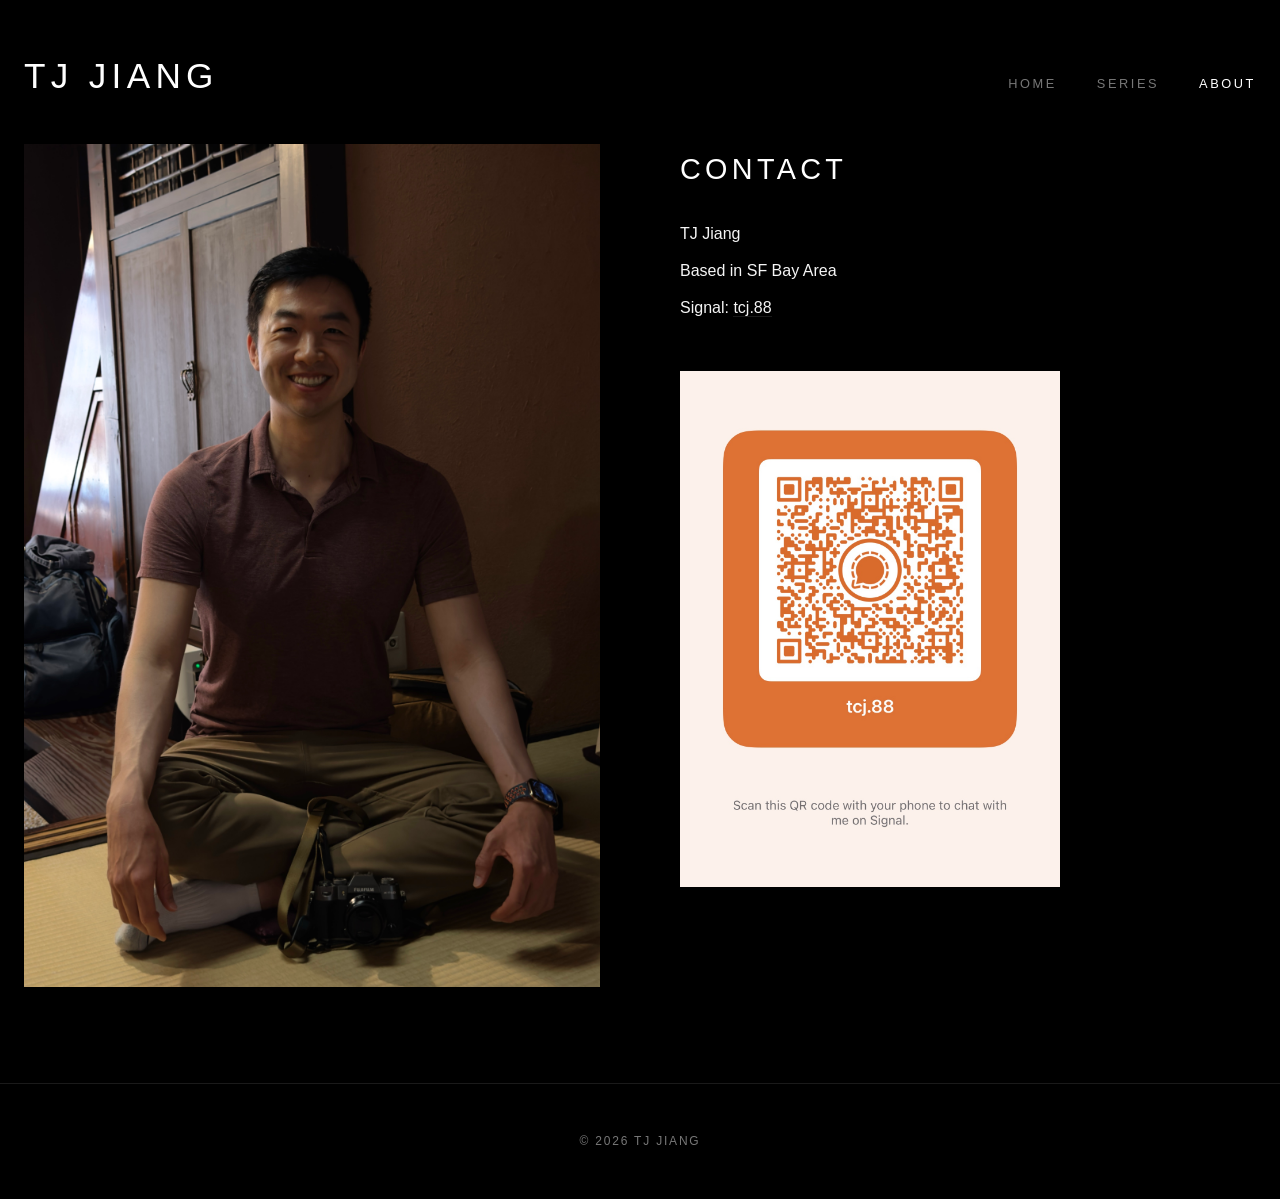
==== about.html @ b42e3b2a "commit site" ====
<!DOCTYPE html>
<html lang="en">
<head>
    <meta charset="UTF-8">
    <meta name="viewport" content="width=device-width, initial-scale=1.0">
    <title>About &mdash; TJ Jiang</title>
    <link rel="stylesheet" href="style.css?v=2.0">
</head>
<body>

    <!-- Header Section -->
    <header class="site-header">
        <h1 class="site-title"><a href="index.html">TJ Jiang</a></h1>
        <nav class="site-nav">
            <ul>
                <li><a href="index.html">Home</a></li>
                <li><a href="series.html">Series</a></li>
                <li><a href="about.html" class="active">About</a></li>
            </ul>
        </nav>
    </header>

    <!-- Main Content (About & Contact) -->
    <main class="gallery-container">
        <section class="about-grid">
            
            <!-- Left Column: Portrait Photo -->
            <div class="about-image">
                <img src="contact/2FCD2700-D734-49EA-9866-22B1E4F17331.jpg" alt="TJ Jiang Portrait">
            </div>

            <!-- Right Column: Contact Details & Signal QR -->
            <div class="about-content">
                <div class="contact-info">
                    <h2>Contact</h2>
                    <p>TJ Jiang</p>
                    <p>Based in SF Bay Area</p>
                    <p>Signal: <a href="https://signal.me/#p/tcj.88" target="_blank" rel="noopener noreferrer">tcj.88</a></p>
                </div>

                <!-- Signal QR Code Card -->
                <div class="signal-qr">
                    <img src="contact/tj_signal.jpg" alt="Signal QR Code tcj.88">
                </div>
            </div>

        </section>
    </main>

    <!-- Footer Section -->
    <footer class="site-footer">
        <p>&copy; 2026 TJ Jiang</p>
    </footer>

</body>
</html>
---- style.css ----
/* CSS Reset & Variable Declarations */
:root {
    --bg-color: #000000;              /* Pitch black background */
    --text-color: #f5f5f5;            /* Crisp off-white */
    --text-muted: #777777;            /* Medium gray for subtle secondary text */
    --accent-color: #ffffff;          /* Pure white for title & hover accent */
    --border-color: #1a1a1a;          /* Dark gray border for separators */
    --font-stack: -apple-system, BlinkMacSystemFont, "Segoe UI", Roboto, Helvetica, Arial, sans-serif;
    --max-width: 1400px;              /* Slightly wider content width to give masonry space */
    --spacing-sm: 0.5rem;
    --spacing-md: 1.5rem;
    --spacing-lg: 3rem;
}

* {
    box-sizing: border-box;
    margin: 0;
    padding: 0;
}

body {
    background-color: var(--bg-color);
    color: var(--text-color);
    font-family: var(--font-stack);
    line-height: 1.6;
    -webkit-font-smoothing: antialiased;
    -moz-osx-font-smoothing: grayscale;
}

/* Header Section (Flex Row on Desktop for Horizontal Side-by-Side Alignment) */
.site-header {
    max-width: var(--max-width);
    margin: 0 auto;
    padding: var(--spacing-lg) var(--spacing-md) var(--spacing-md);
    display: flex;
    justify-content: space-between;   /* Title on left, Nav links on right */
    align-items: baseline;            /* Aligns bases of letters perfectly on the same plane */
}

.site-title {
    font-size: 2.2rem;
    font-weight: 300;
    letter-spacing: 0.15em;           /* Elegant extra-spaced lettering */
    text-transform: uppercase;
}

.site-title a {
    color: var(--accent-color);
    text-decoration: none;
    transition: opacity 0.3s ease;
}

.site-title a:hover {
    opacity: 0.7;
}

/* Navigation Menu */
.site-nav {
    margin-top: 0;
    padding-bottom: 0;
}

.site-nav ul {
    list-style: none;
    display: flex;
    justify-content: flex-end;        /* Right aligned on the same plane */
    gap: 2.5rem;                      /* Clean spacing between tabs */
}

.site-nav a {
    color: var(--text-muted);
    text-decoration: none;
    font-size: 0.8rem;
    text-transform: uppercase;
    letter-spacing: 0.2em;
    transition: color 0.3s ease;
}

.site-nav a:hover,
.site-nav a.active {
    color: var(--accent-color);
}

/* Main Content & Gallery Grid (Modern CSS Grid + Flex Columns Masonry) */
.gallery-container {
    max-width: var(--max-width);
    margin: 0 auto;
    padding: 0 var(--spacing-md) var(--spacing-lg);
}

/* 
   By using a standard CSS Grid container with align-items: start,
   the browser is mathematically forced to align the top edge of all three
   column containers perfectly flat at the exact same horizontal coordinate.
   This is immune to browser-specific multi-column bugs, baseline alignment, or margin-collapsing.
*/
.gallery-grid {
    display: grid;
    grid-template-columns: repeat(3, 1fr); /* 3 equal-width columns */
    column-gap: 0.5rem;                    /* Exact horizontal spacing between columns */
    align-items: start;                    /* Crucial: guarantees the top of all 3 columns align 100% flush! */
    width: 100%;
}

/* Each column is a vertical Flexbox stack for individual photos */
.gallery-column {
    display: flex;
    flex-direction: column;
    gap: 0.5rem;                           /* Exact vertical spacing between photos */
    width: 100%;
}

/* Gallery Item Styling */
.gallery-item {
    display: block;
    width: 100%;
    margin: 0;
    padding: 0;
}

.image-wrapper {
    position: relative;
    width: 100%;
    overflow: hidden;
    background-color: #0c0c0c;       /* Ultra dark backup color for image loading */
    border-radius: 0;                /* Clean hard edges for high-end editorial feel */
    box-shadow: 0 4px 30px rgba(0, 0, 0, 0.8);
}

.gallery-item img {
    width: 100%;
    height: auto;                     /* Natural vertical height (no cropping!) */
    display: block;
    cursor: pointer;
    transition: transform 0.8s cubic-bezier(0.16, 1, 0.3, 1);
}

/* Elegant image zoom on hover */
.gallery-item:hover img {
    transform: scale(1.03);
}

/* About Page Specific Styles */
.about-grid {
    display: grid;
    grid-template-columns: 1fr 1fr;  /* Two equal columns on desktop */
    gap: 5rem;                       /* Generous spacing between image and content */
    align-items: start;
    margin-top: 1rem;
}

.about-image {
    width: 100%;
    overflow: hidden;
    background-color: #0c0c0c;
    box-shadow: 0 4px 30px rgba(0, 0, 0, 0.8);
}

.about-image img {
    width: 100%;
    height: auto;
    display: block;
}

.about-content {
    display: flex;
    flex-direction: column;
    gap: 2.5rem;
}

.contact-info {
    font-size: 1rem;
    line-height: 1.8;
}

.contact-info h2 {
    font-size: 1.8rem;
    font-weight: 300;
    letter-spacing: 0.15em;
    text-transform: uppercase;
    margin-bottom: 1.5rem;
    color: var(--accent-color);
}

.contact-info p {
    color: var(--text-color);
    margin-bottom: 0.5rem;
}

.contact-info a {
    color: var(--text-color);
    text-decoration: none;
    border-bottom: 1px solid var(--border-color);
    transition: color 0.3s ease, border-color 0.3s ease;
}

.contact-info a:hover {
    color: var(--accent-color);
    border-color: var(--accent-color);
}

/* Signal QR Code Card Frame Styles */
.signal-qr {
    width: 100%;
    max-width: 380px;                /* Sized beautifully for a premium look */
    overflow: hidden;
    background-color: #0c0c0c;
    box-shadow: 0 4px 30px rgba(0, 0, 0, 0.8);
    border-radius: 0;                /* Hard clean edges matching the portfolio aesthetic */
}

.signal-qr img {
    width: 100%;
    height: auto;
    display: block;
}

/* --- Series Grid Layout --- */
.series-grid {
    display: grid;
    grid-template-columns: repeat(3, 1fr); /* Clean 3 column layout */
    gap: 1.5rem;                           /* Editorial spacious gap */
    width: 100%;
}

.series-item {
    cursor: pointer;
    display: block;
    width: 100%;
}

.series-cover {
    position: relative;
    width: 100%;
    aspect-ratio: 3 / 2;                  /* Consistent cover image proportions */
    overflow: hidden;
    background-color: #0c0c0c;
    box-shadow: 0 4px 30px rgba(0, 0, 0, 0.8);
}

.series-cover img {
    width: 100%;
    height: 100%;
    object-fit: cover;
    display: block;
    transition: transform 0.8s cubic-bezier(0.16, 1, 0.3, 1);
}

.series-item:hover .series-cover img {
    transform: scale(1.04);
}

/* Subtle editorial caption under each cover image */
.series-title-overlay {
    margin-top: 0.75rem;
    text-align: left;
}

.series-title-overlay h3 {
    font-size: 0.9rem;
    font-weight: 400;
    letter-spacing: 0.15em;
    text-transform: uppercase;
    color: var(--text-color);
    transition: color 0.3s ease;
}

.series-item:hover .series-title-overlay h3 {
    color: var(--accent-color);
}

/* Non-interactive grid placeholders to preserve the 3-column top-left structure */
.series-placeholder {
    width: 100%;
}

/* --- Horizontal Slideshow Lightbox Overlay --- */
.slideshow-lightbox {
    position: fixed;
    top: 0;
    left: 0;
    width: 100%;
    height: 100%;
    background-color: #000000;         /* Deep pure dark */
    z-index: 2000;
    display: flex;
    flex-direction: column;
    align-items: center;
    justify-content: center;
    opacity: 0;
    pointer-events: none;
    transition: opacity 0.4s cubic-bezier(0.16, 1, 0.3, 1);
}

.slideshow-lightbox.active {
    opacity: 1;
    pointer-events: auto;
}

.slideshow-close-area {
    position: absolute;
    top: 0;
    left: 0;
    width: 100%;
    height: 100%;
    cursor: zoom-out;
}

.slideshow-close-btn {
    position: absolute;
    top: 2rem;
    right: 2.5rem;
    background: none;
    border: none;
    color: var(--text-color);
    font-size: 2.5rem;
    font-weight: 100;
    cursor: pointer;
    opacity: 0.5;
    z-index: 2003;
    transition: opacity 0.2s, transform 0.2s;
}

.slideshow-close-btn:hover {
    opacity: 1;
    transform: scale(1.1);
}

/* Slideshow navigation arrow buttons */
.slideshow-nav-btn {
    position: absolute;
    top: 50%;
    transform: translateY(-50%);
    background: none;
    border: none;
    color: var(--text-color);
    font-size: 4rem;
    font-weight: 100;
    cursor: pointer;
    opacity: 0.3;
    z-index: 2003;
    transition: opacity 0.2s, transform 0.2s;
    padding: 2rem;
    user-select: none;
    outline: none;
}

.slideshow-nav-btn:hover {
    opacity: 1;
    transform: translateY(-50%) scale(1.05);
}

.slideshow-prev-btn {
    left: 1.5rem;
}

.slideshow-next-btn {
    right: 1.5rem;
}

/* Info and progress counter panel at the bottom center */
.slideshow-info-panel {
    position: absolute;
    bottom: 2rem;
    left: 0;
    width: 100%;
    text-align: center;
    z-index: 2003;
    display: flex;
    flex-direction: column;
    gap: 0.5rem;
    pointer-events: none;
}

.slideshow-series-title {
    font-size: 0.85rem;
    text-transform: uppercase;
    letter-spacing: 0.2em;
    color: var(--text-muted);
}

.slideshow-counter {
    font-size: 0.8rem;
    color: var(--text-muted);
    letter-spacing: 0.1em;
}

.slideshow-content {
    position: relative;
    width: 80vw;
    height: 75vh;
    display: flex;
    align-items: center;
    justify-content: center;
    z-index: 2002;
}

.slideshow-content img {
    max-width: 100%;
    max-height: 100%;
    object-fit: contain;
    user-select: none;
    -webkit-user-drag: none;
    box-shadow: 0 10px 50px rgba(0, 0, 0, 0.95);
    transition: opacity 0.3s cubic-bezier(0.16, 1, 0.3, 1), transform 0.3s cubic-bezier(0.16, 1, 0.3, 1);
}

/* Smooth opacity slide-scale transition for horizontal flips */
.slideshow-content img.fade-out {
    opacity: 0;
    transform: scale(0.98);
}

/* Lightbox Modal Overlay (Single view for Homepage) */
.lightbox {
    position: fixed;
    top: 0;
    left: 0;
    width: 100%;
    height: 100%;
    background-color: rgba(0, 0, 0, 0.98); /* Pure deep black overlay */
    z-index: 1000;
    display: flex;
    align-items: center;
    justify-content: center;
    opacity: 0;
    pointer-events: none;
    transition: opacity 0.4s cubic-bezier(0.16, 1, 0.3, 1);
}

.lightbox.active {
    opacity: 1;
    pointer-events: auto;
}

.lightbox-close-area {
    position: absolute;
    top: 0;
    left: 0;
    width: 100%;
    height: 100%;
    cursor: zoom-out;
}

.lightbox-content {
    position: relative;
    max-width: 90vw;
    max-height: 85vh;
    z-index: 1001;
    display: flex;
    justify-content: center;
    align-items: center;
}

.lightbox-content img {
    max-width: 100%;
    max-height: 85vh;
    object-fit: contain;
    user-select: none;
    -webkit-user-drag: none;
    box-shadow: 0 10px 50px rgba(0, 0, 0, 0.95);
}

.lightbox-close-btn {
    position: absolute;
    top: 2rem;
    right: 2.5rem;
    background: none;
    border: none;
    color: var(--text-color);
    font-size: 2.5rem;
    font-weight: 100;
    cursor: pointer;
    opacity: 0.5;
    z-index: 1002;
    transition: opacity 0.2s, transform 0.2s;
}

.lightbox-close-btn:hover {
    opacity: 1;
    transform: scale(1.1);
}

/* Footer Section */
.site-footer {
    max-width: var(--max-width);
    margin: var(--spacing-lg) auto 0;
    padding: var(--spacing-lg) var(--spacing-md);
    border-top: 1px solid var(--border-color);
    text-align: center;              /* Centered footer as requested */
    font-size: 0.75rem;
    color: var(--text-muted);
    letter-spacing: 0.15em;
    text-transform: uppercase;
}

.footer-credit {
    margin-top: 0.5rem;
    font-weight: 300;
    letter-spacing: 0.2em;
}

/* Responsive Design Adjustments */
@media (max-width: 1024px) {
    /* Maintain 3-column layout on tablets, scaling columns slightly */
    .gallery-grid {
        column-gap: 0.5rem;
    }
    
    .about-grid {
        gap: 3rem;                   /* Slightly tighter column gap on tablets */
    }

    .series-grid {
        grid-template-columns: repeat(2, 1fr); /* 2 columns on tablets */
        gap: 1.25rem;
    }
}

@media (max-width: 768px) {
    :root {
        --spacing-lg: 2.5rem;
        --spacing-md: 1.25rem;
    }
    
    /* On mobile, stack header elements vertically and align left */
    .site-header {
        padding-top: var(--spacing-lg);
        flex-direction: column;       /* Stack vertically */
        align-items: flex-start;      /* Align flush left */
        gap: 1rem;
    }
    
    .site-title {
        font-size: 1.8rem;
    }
    
    .site-nav ul {
        justify-content: flex-start;  /* Align links to the left on mobile */
        gap: 2rem;
    }
    
    /* On mobile, stack columns into a beautiful single vertical stream */
    .gallery-grid {
        display: flex;
        flex-direction: column;
        gap: 0.5rem;
    }

    .about-grid {
        grid-template-columns: 1fr;  /* Stack columns on mobile */
        gap: 3rem;
    }

    .series-grid {
        grid-template-columns: 1fr;  /* Stack series on mobile */
        gap: 1.5rem;
    }

    .slideshow-nav-btn {
        font-size: 3rem;
        padding: 1rem;
    }

    .slideshow-prev-btn {
        left: 0.5rem;
    }

    .slideshow-next-btn {
        right: 0.5rem;
    }

    .lightbox-close-btn {
        top: 1.5rem;
        right: 1.5rem;
        font-size: 2rem;
    }
}
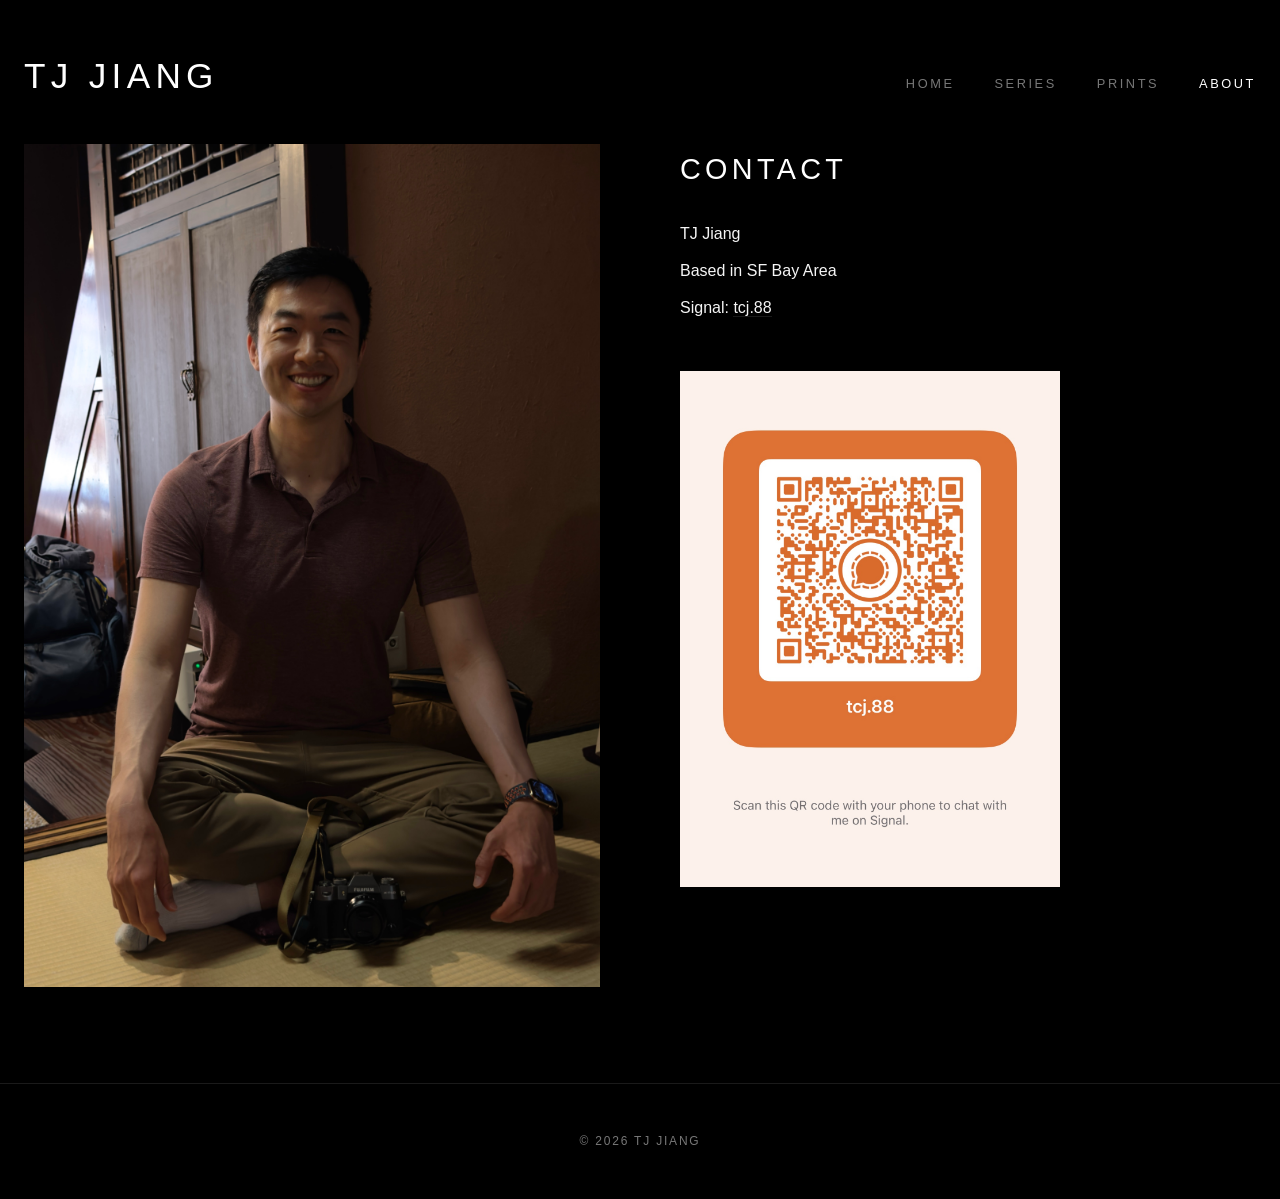
==== commit 0c00291a: "add payments screen" ====
--- a/about.html
+++ b/about.html
@@ -15,6 +15,7 @@
             <ul>
                 <li><a href="index.html">Home</a></li>
                 <li><a href="series.html">Series</a></li>
+                <li><a href="prints.html">Prints</a></li>
                 <li><a href="about.html" class="active">About</a></li>
             </ul>
         </nav>
--- a/style.css
+++ b/style.css
@@ -575,4 +575,306 @@
         right: 1.5rem;
         font-size: 2rem;
     }
+}
+
+/* ==========================================================================
+   Store / Prints Page Styles
+   ========================================================================== */
+
+/* Prints Grid Layout */
+.prints-grid-container {
+    animation: printsFadeIn 0.6s cubic-bezier(0.16, 1, 0.3, 1) both;
+}
+
+.prints-grid {
+    display: grid;
+    grid-template-columns: repeat(3, 1fr);
+    gap: 3rem; /* Elegant, wide spacing */
+    width: 100%;
+    margin-top: 1rem;
+}
+
+.print-card {
+    cursor: pointer;
+    display: flex;
+    flex-direction: column;
+    gap: 1rem;
+    width: 100%;
+}
+
+.print-image-wrapper {
+    position: relative;
+    width: 100%;
+    aspect-ratio: 3 / 4; /* Modern portrait print crop ratio */
+    overflow: hidden;
+    background-color: #0c0c0c;
+    box-shadow: 0 4px 30px rgba(0, 0, 0, 0.8);
+}
+
+.print-image-wrapper img {
+    width: 100%;
+    height: 100%;
+    object-fit: cover;
+    display: block;
+    transition: transform 0.8s cubic-bezier(0.16, 1, 0.3, 1);
+}
+
+.print-card:hover .print-image-wrapper img {
+    transform: scale(1.04);
+}
+
+.print-card-info {
+    margin-top: 0.25rem;
+    text-align: left;
+}
+
+.print-card-info h3 {
+    font-size: 0.9rem;
+    font-weight: 400;
+    letter-spacing: 0.15em;
+    text-transform: uppercase;
+    color: var(--text-color);
+    transition: color 0.3s ease;
+}
+
+.print-card:hover .print-card-info h3 {
+    color: var(--accent-color);
+}
+
+.print-card-price {
+    font-size: 0.80rem;
+    color: var(--text-muted);
+    letter-spacing: 0.1em;
+    margin-top: 0.25rem;
+}
+
+/* Product Detail Page View */
+.product-detail-container {
+    margin-top: 1rem;
+    animation: printsFadeIn 0.6s cubic-bezier(0.16, 1, 0.3, 1) both;
+}
+
+@keyframes printsFadeIn {
+    from { opacity: 0; transform: translateY(15px); }
+    to { opacity: 1; transform: translateY(0); }
+}
+
+.back-nav {
+    margin-bottom: 2.5rem;
+}
+
+.back-link {
+    color: var(--text-muted);
+    text-decoration: none;
+    font-size: 0.8rem;
+    text-transform: uppercase;
+    letter-spacing: 0.2em;
+    display: inline-flex;
+    align-items: center;
+    gap: 0.5rem;
+    transition: color 0.3s ease;
+}
+
+.back-link:hover {
+    color: var(--accent-color);
+}
+
+/* Product Detail Horizontal Side-by-Side Layout */
+.product-detail-layout {
+    display: grid;
+    grid-template-columns: 1.1fr 0.9fr; /* Image takes slightly more weight */
+    gap: 5rem; /* Spacious high-end catalog gap */
+    align-items: start;
+}
+
+.product-detail-image-col {
+    width: 100%;
+}
+
+.product-detail-image-wrapper {
+    width: 100%;
+    background-color: #0c0c0c;
+    box-shadow: 0 10px 50px rgba(0, 0, 0, 0.9);
+    overflow: hidden;
+}
+
+.product-detail-image-wrapper img {
+    width: 100%;
+    height: auto;
+    max-height: 75vh;
+    object-fit: contain;
+    display: block;
+}
+
+/* Product Details Right Side Content */
+.product-detail-info-col {
+    display: flex;
+    flex-direction: column;
+    gap: 1.75rem;
+}
+
+.product-detail-title {
+    font-size: 2rem;
+    font-weight: 300;
+    letter-spacing: 0.15em;
+    text-transform: uppercase;
+    color: var(--accent-color);
+    line-height: 1.2;
+}
+
+.product-detail-price {
+    font-size: 1.3rem;
+    font-weight: 300;
+    color: var(--text-color);
+    letter-spacing: 0.05em;
+    border-bottom: 1px solid var(--border-color);
+    padding-bottom: 1.5rem;
+}
+
+/* Size Selection dropdown styling */
+.selector-container {
+    display: flex;
+    flex-direction: column;
+    gap: 0.6rem;
+}
+
+.selector-label {
+    font-size: 0.75rem;
+    text-transform: uppercase;
+    letter-spacing: 0.15em;
+    color: var(--text-muted);
+}
+
+.selector-dropdown {
+    width: 100%;
+    background-color: #080808;
+    color: var(--text-color);
+    border: 1px solid var(--border-color);
+    padding: 0.85rem 1.25rem;
+    font-family: var(--font-stack);
+    font-size: 0.85rem;
+    letter-spacing: 0.1em;
+    outline: none;
+    cursor: pointer;
+    transition: border-color 0.3s ease, background-color 0.3s ease;
+    border-radius: 0;
+    -webkit-appearance: none;
+    -moz-appearance: none;
+    appearance: none;
+    background-image: url("data:image/svg+xml;utf8,<svg fill='white' height='24' viewBox='0 0 24 24' width='24' xmlns='http://www.w3.org/2000/svg'><path d='M7 10l5 5 5-5z'/><path d='M0 0h24v24H0z' fill='none'/></svg>");
+    background-repeat: no-repeat;
+    background-position: right 1rem center;
+    background-size: 1.2rem;
+}
+
+.selector-dropdown:focus,
+.selector-dropdown:hover {
+    border-color: var(--text-muted);
+    background-color: #0c0c0c;
+}
+
+/* Checkout Buttons Frame */
+.paypal-checkout-container {
+    margin-top: 0.75rem;
+    min-height: 150px; /* Safe frame height to prevent jumping */
+    width: 100%;
+}
+
+/* Description & Product Spec Lists */
+.product-metadata {
+    margin-top: 1rem;
+    border-top: 1px solid var(--border-color);
+    padding-top: 2rem;
+    display: flex;
+    flex-direction: column;
+    gap: 2rem;
+}
+
+.metadata-section {
+    display: flex;
+    flex-direction: column;
+    gap: 0.75rem;
+}
+
+.metadata-section h4 {
+    font-size: 0.8rem;
+    text-transform: uppercase;
+    letter-spacing: 0.15em;
+    color: var(--accent-color);
+    font-weight: 500;
+}
+
+.metadata-section p {
+    font-size: 0.85rem;
+    color: var(--text-muted);
+    line-height: 1.7;
+}
+
+.metadata-section ul {
+    list-style: none;
+    padding-left: 0;
+    display: flex;
+    flex-direction: column;
+    gap: 0.5rem;
+}
+
+.metadata-section li {
+    font-size: 0.82rem;
+    color: var(--text-muted);
+    line-height: 1.6;
+    position: relative;
+    padding-left: 1.25rem;
+}
+
+.metadata-section li::before {
+    content: "—";
+    position: absolute;
+    left: 0;
+    color: var(--border-color);
+}
+
+.metadata-section li strong {
+    color: var(--text-color);
+    font-weight: 400;
+    letter-spacing: 0.02em;
+}
+
+/* Error messages and layout loading states */
+.error-message {
+    font-size: 0.8rem;
+    color: #ff4444;
+    letter-spacing: 0.05em;
+    line-height: 1.5;
+}
+
+/* Responsive Adjustments for Store & Checkout */
+@media (max-width: 1024px) {
+    .prints-grid {
+        grid-template-columns: repeat(2, 1fr);
+        gap: 2rem;
+    }
+    
+    .product-detail-layout {
+        gap: 3rem;
+    }
+}
+
+@media (max-width: 768px) {
+    .prints-grid {
+        grid-template-columns: 1fr;
+        gap: 2rem;
+    }
+    
+    .product-detail-layout {
+        grid-template-columns: 1fr;
+        gap: 3rem;
+    }
+    
+    .product-detail-image-wrapper img {
+        max-height: 50vh;
+    }
+    
+    .product-detail-title {
+        font-size: 1.65rem;
+    }
 }
